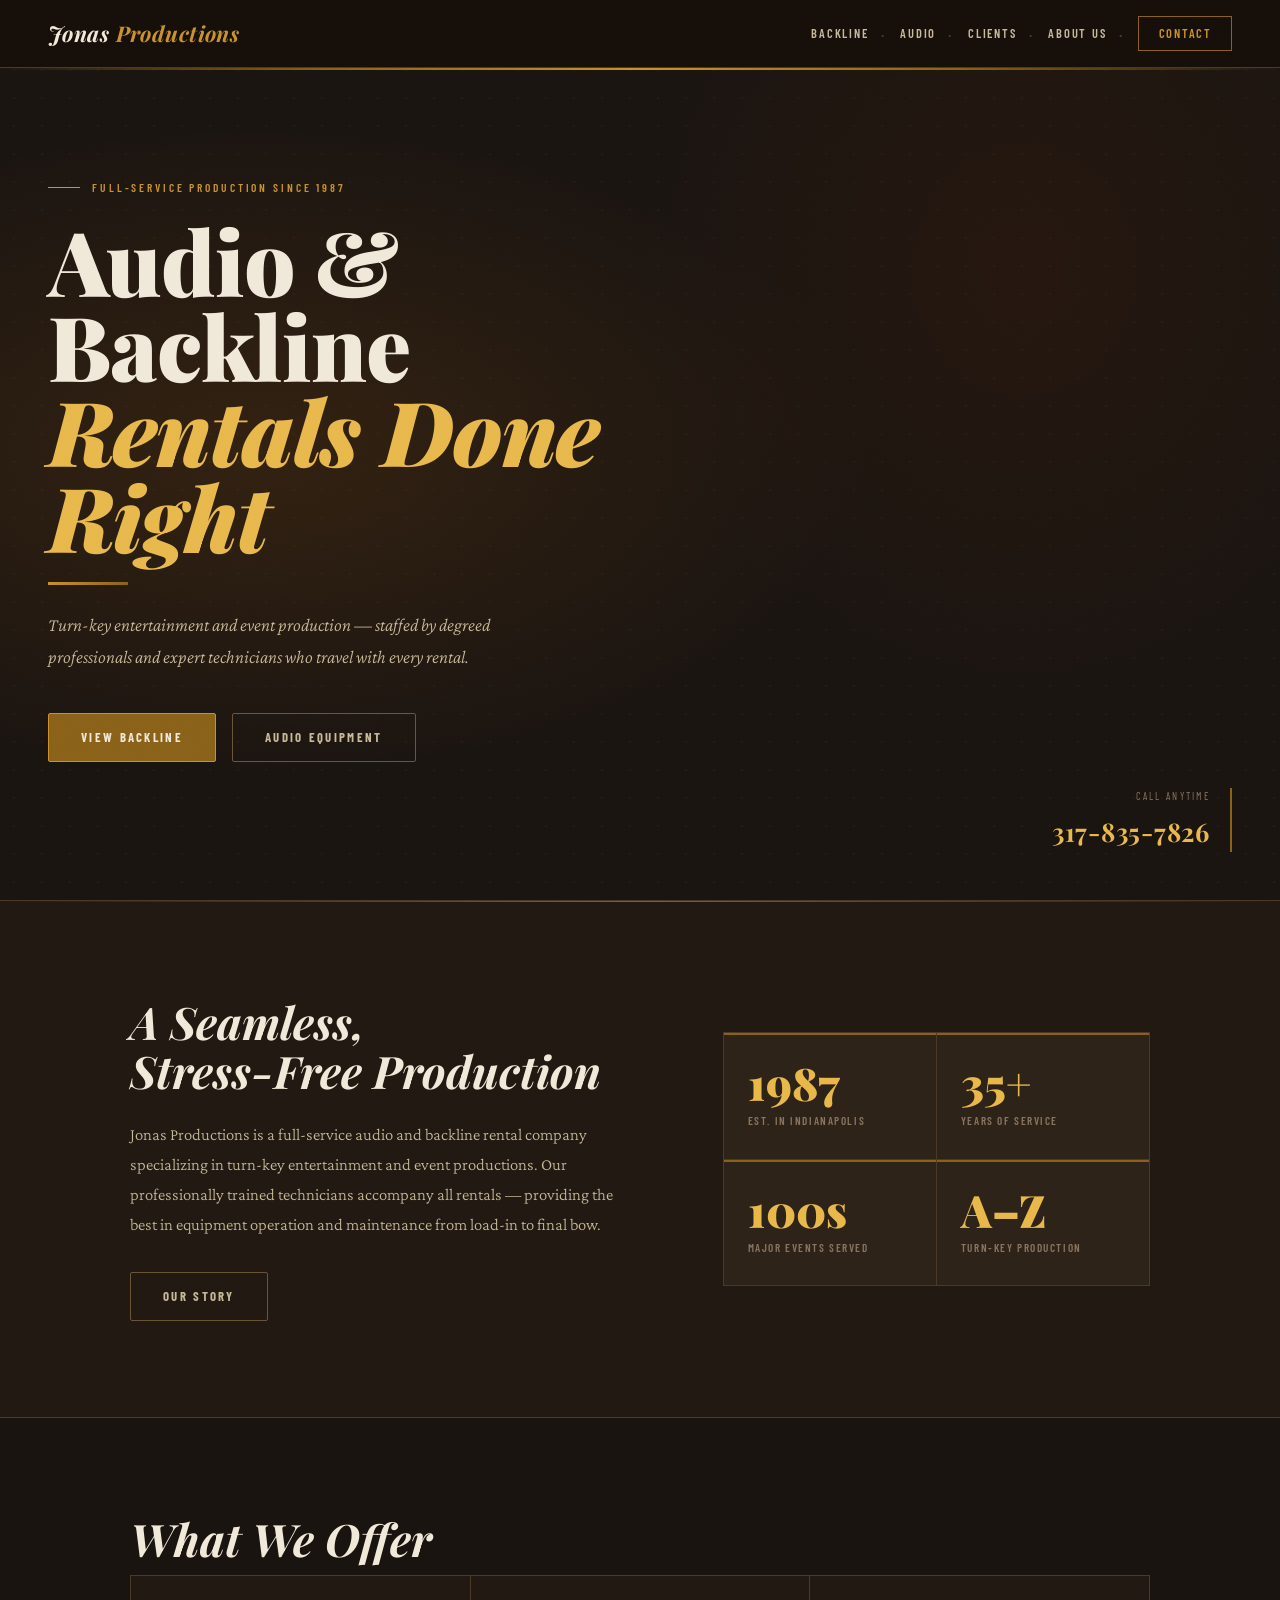
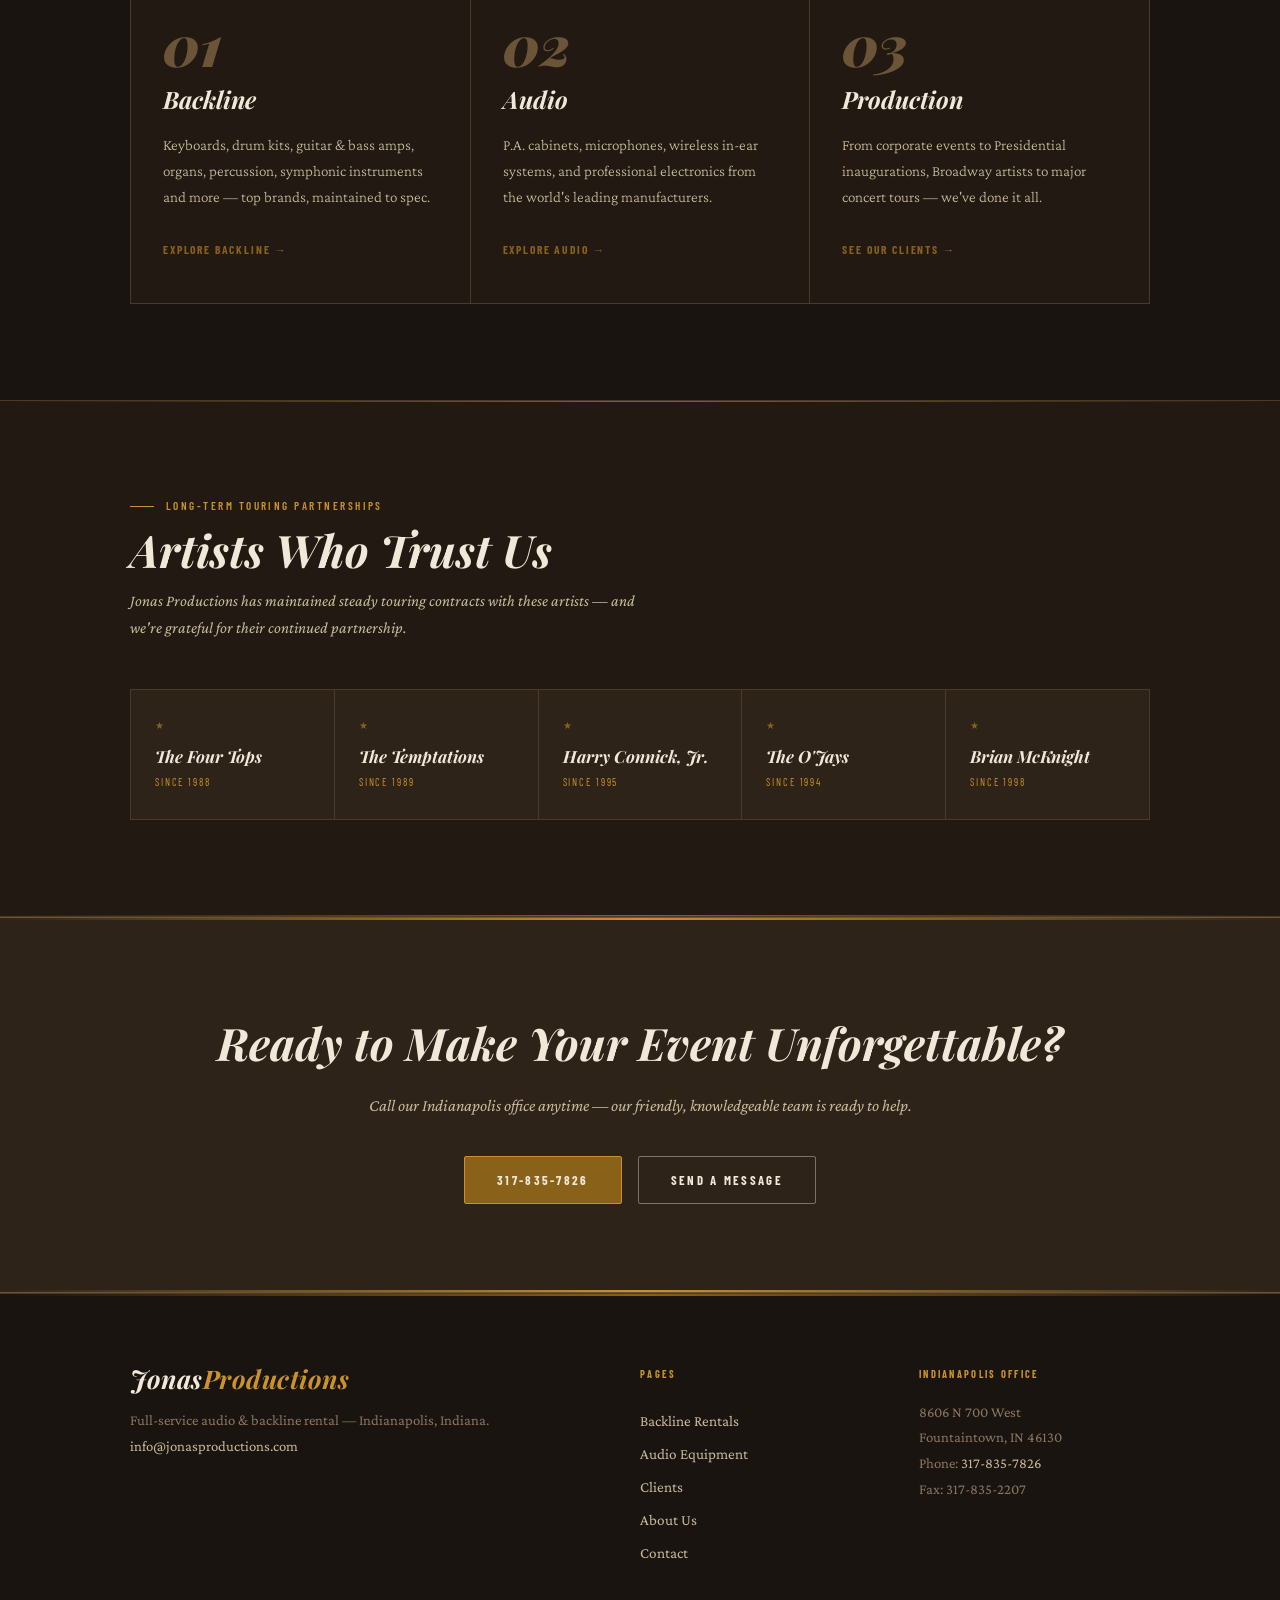
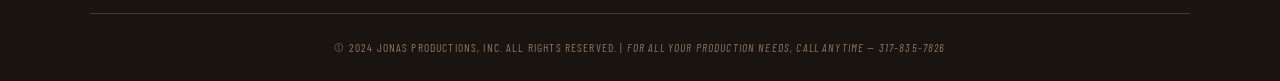
==== index.html @ 7564dbe3 "Jonas Productions website v1.0" ====
<!DOCTYPE html>
<html lang="en">
<head>
<meta charset="UTF-8">
<meta name="viewport" content="width=device-width, initial-scale=1.0">
<title>Jonas Productions — Audio & Backline Rentals Since 1987</title>
<link href="https://fonts.googleapis.com/css2?family=Playfair+Display:ital,wght@0,400;0,700;0,900;1,400;1,700&family=Crimson+Pro:ital,wght@0,300;0,400;0,600;1,300;1,400&family=Barlow+Condensed:wght@400;600;700&display=swap" rel="stylesheet">
<link rel="stylesheet" href="style.css">
</head>
<body>

<header>
  <a href="index.html" class="logo">Jonas<span> Productions</span></a>
  <nav>
    <a href="backline.html">Backline</a>
    <a href="audio.html">Audio</a>
    <a href="clients.html">Clients</a>
    <a href="about.html">About Us</a>
    <a href="contact.html" class="nav-cta">Contact</a>
  </nav>
  <button class="hamburger" aria-label="Menu">&#9776;</button>
</header>

<section class="hero">
  <div class="hero-bg"></div>
  <div class="hero-content">
    <p class="hero-eyebrow">Full-Service Production Since 1987</p>
    <h1>Audio &amp; Backline<br><em>Rentals Done Right</em></h1>
    <div class="hero-rule"></div>
    <p class="hero-sub">Turn-key entertainment and event production — staffed by degreed professionals and expert technicians who travel with every rental.</p>
    <div class="hero-actions">
      <a href="backline.html" class="btn btn-primary">View Backline</a>
      <a href="audio.html" class="btn btn-secondary">Audio Equipment</a>
    </div>
  </div>
  <div class="hero-phone">
    <span>Call Anytime</span>
    <a href="tel:3178357826">317-835-7826</a>
  </div>
</section>

<section class="intro">
  <div class="container">
    <div class="intro-grid">
      <div class="intro-text">
        <h2>A Seamless,<br>Stress-Free Production</h2>
        <p>Jonas Productions is a full-service audio and backline rental company specializing in turn-key entertainment and event productions. Our professionally trained technicians accompany all rentals — providing the best in equipment operation and maintenance from load-in to final bow.</p>
        <a href="about.html" class="btn btn-outline">Our Story</a>
      </div>
      <div class="intro-stats">
        <div class="stat">
          <span class="stat-num">1987</span>
          <span class="stat-label">Est. in Indianapolis</span>
        </div>
        <div class="stat">
          <span class="stat-num">35+</span>
          <span class="stat-label">Years of Service</span>
        </div>
        <div class="stat">
          <span class="stat-num">100s</span>
          <span class="stat-label">Major Events Served</span>
        </div>
        <div class="stat">
          <span class="stat-num">A–Z</span>
          <span class="stat-label">Turn-Key Production</span>
        </div>
      </div>
    </div>
  </div>
</section>

<section class="services">
  <div class="container">
    <h2 class="section-title">What We Offer</h2>
    <div class="services-grid">
      <a href="backline.html" class="service-card">
        <div class="service-num">01</div>
        <h3>Backline</h3>
        <p>Keyboards, drum kits, guitar &amp; bass amps, organs, percussion, symphonic instruments and more — top brands, maintained to spec.</p>
        <span class="service-link">Explore Backline →</span>
      </a>
      <a href="audio.html" class="service-card">
        <div class="service-num">02</div>
        <h3>Audio</h3>
        <p>P.A. cabinets, microphones, wireless in-ear systems, and professional electronics from the world's leading manufacturers.</p>
        <span class="service-link">Explore Audio →</span>
      </a>
      <a href="clients.html" class="service-card">
        <div class="service-num">03</div>
        <h3>Production</h3>
        <p>From corporate events to Presidential inaugurations, Broadway artists to major concert tours — we've done it all.</p>
        <span class="service-link">See Our Clients →</span>
      </a>
    </div>
  </div>
</section>

<section class="touring">
  <div class="container">
    <p class="section-eyebrow">Long-Term Touring Partnerships</p>
    <h2 class="section-title">Artists Who Trust Us</h2>
    <p class="section-sub">Jonas Productions has maintained steady touring contracts with these artists — and we're grateful for their continued partnership.</p>
    <div class="touring-grid">
      <div class="touring-act"><span>The Four Tops</span><em>Since 1988</em></div>
      <div class="touring-act"><span>The Temptations</span><em>Since 1989</em></div>
      <div class="touring-act"><span>Harry Connick, Jr.</span><em>Since 1995</em></div>
      <div class="touring-act"><span>The O'Jays</span><em>Since 1994</em></div>
      <div class="touring-act"><span>Brian McKnight</span><em>Since 1998</em></div>
    </div>
  </div>
</section>

<section class="cta-banner">
  <div class="container">
    <h2>Ready to Make Your Event Unforgettable?</h2>
    <p>Call our Indianapolis office anytime — our friendly, knowledgeable team is ready to help.</p>
    <div class="cta-actions">
      <a href="tel:3178357826" class="btn btn-primary">317-835-7826</a>
      <a href="contact.html" class="btn btn-outline-light">Send a Message</a>
    </div>
  </div>
</section>

<footer>
  <div class="container footer-grid">
    <div class="footer-brand">
      <span class="logo">Jonas<em>Productions</em></span>
      <p>Full-service audio &amp; backline rental — Indianapolis, Indiana.</p>
      <p><a href="mailto:info@jonasproductions.com">info@jonasproductions.com</a></p>
    </div>
    <div class="footer-nav">
      <h4>Pages</h4>
      <a href="backline.html">Backline Rentals</a>
      <a href="audio.html">Audio Equipment</a>
      <a href="clients.html">Clients</a>
      <a href="about.html">About Us</a>
      <a href="contact.html">Contact</a>
    </div>
    <div class="footer-contact">
      <h4>Indianapolis Office</h4>
      <p>8606 N 700 West<br>Fountaintown, IN 46130</p>
      <p>Phone: <a href="tel:3178357826">317-835-7826</a></p>
      <p>Fax: 317-835-2207</p>
    </div>
  </div>
  <div class="footer-bottom">
    <p>© 2024 Jonas Productions, Inc. All rights reserved. | <em>For all your production needs, call anytime — 317-835-7826</em></p>
  </div>
</footer>

<script src="nav.js"></script>
</body>
</html>
---- style.css ----
/* ── RESET ── */
*, *::before, *::after { box-sizing: border-box; margin: 0; padding: 0; }

:root {
  --ink:        #1a1410;
  --deep:       #221a12;
  --warm:       #2e2318;
  --panel:      #352a1c;
  --border:     #4a3a26;
  --border-lt:  #6b5438;
  --gold:       #c9922a;
  --gold-lt:    #e8b84b;
  --gold-dim:   #8a6118;
  --cream:      #f0e8d8;
  --cream-dim:  #c8b99a;
  --muted:      #8a7560;
  --red:        #8b2020;
  --red-lt:     #b03030;

  --font-display: 'Playfair Display', Georgia, serif;
  --font-body:    'Crimson Pro', Georgia, serif;
  --font-label:   'Barlow Condensed', sans-serif;

  --radius: 2px;
  --transition: 0.2s ease;
}

html { scroll-behavior: smooth; }

body {
  background: var(--ink);
  color: var(--cream);
  font-family: var(--font-body);
  font-size: 18px;
  line-height: 1.65;
  overflow-x: hidden;
}

a { color: inherit; text-decoration: none; }
img { display: block; max-width: 100%; }

/* Paper texture */
body::before {
  content: '';
  position: fixed; inset: 0; z-index: 9999;
  pointer-events: none;
  opacity: 0.04;
  background-image: url("data:image/svg+xml,%3Csvg xmlns='http://www.w3.org/2000/svg' width='300' height='300'%3E%3Cfilter id='n'%3E%3CfeTurbulence type='fractalNoise' baseFrequency='0.65' numOctaves='3' stitchTiles='stitch'/%3E%3CfeColorMatrix type='saturate' values='0'/%3E%3C/filter%3E%3Crect width='300' height='300' filter='url(%23n)'/%3E%3C/svg%3E");
  mix-blend-mode: overlay;
}

.container { max-width: 1100px; margin: 0 auto; padding: 0 2.5rem; }

/* ── HEADER ── */
header {
  position: fixed; top: 0; left: 0; right: 0; z-index: 500;
  display: flex; align-items: center; justify-content: space-between;
  padding: 0 3rem; height: 68px;
  background: rgba(22, 16, 10, 0.96);
  backdrop-filter: blur(12px);
  border-bottom: 1px solid var(--border);
}
header::after {
  content: '';
  position: absolute; bottom: -3px; left: 0; right: 0; height: 2px;
  background: linear-gradient(90deg, transparent, var(--gold-dim), var(--gold), var(--gold-dim), transparent);
}

.logo {
  font-family: var(--font-display);
  font-size: 1.35rem; font-weight: 700;
  letter-spacing: 0.02em; color: var(--cream);
  line-height: 1; font-style: italic;
}
.logo span, .logo em { color: var(--gold); font-style: italic; }

nav { display: flex; align-items: center; gap: 0; }
nav a {
  font-family: var(--font-label);
  font-size: 0.78rem; font-weight: 600;
  letter-spacing: 0.14em; text-transform: uppercase;
  color: var(--cream-dim); padding: 0.4rem 1rem;
  transition: color var(--transition); position: relative;
}
nav a::after {
  content: '·'; position: absolute; right: -1px; top: 50%;
  transform: translateY(-50%); color: var(--border); font-size: 1rem;
}
nav a:last-child::after { display: none; }
nav a:hover { color: var(--gold-lt); }
nav a.active { color: var(--gold); }
nav a.nav-cta {
  font-family: var(--font-label);
  background: transparent; border: 1px solid var(--gold-dim);
  color: var(--gold); margin-left: 1rem; padding: 0.4rem 1.2rem;
}
nav a.nav-cta::after { display: none; }
nav a.nav-cta:hover { background: var(--gold-dim); color: var(--cream); border-color: var(--gold); }

.hamburger { display: none; background: none; border: none; color: var(--cream); font-size: 1.4rem; cursor: pointer; }

/* ── BUTTONS ── */
.btn {
  display: inline-block;
  font-family: var(--font-label); font-weight: 700;
  font-size: 0.8rem; letter-spacing: 0.18em; text-transform: uppercase;
  padding: 0.8rem 2rem; border-radius: var(--radius);
  transition: all var(--transition); cursor: pointer;
}
.btn-primary { background: var(--gold-dim); color: var(--cream); border: 1px solid var(--gold); }
.btn-primary:hover { background: var(--gold); color: var(--ink); }
.btn-secondary { background: transparent; color: var(--cream-dim); border: 1px solid var(--border-lt); }
.btn-secondary:hover { border-color: var(--cream-dim); color: var(--cream); }
.btn-outline { background: transparent; color: var(--cream-dim); border: 1px solid var(--border-lt); }
.btn-outline:hover { border-color: var(--gold-dim); color: var(--gold-lt); }
.btn-outline-light { background: transparent; color: var(--cream); border: 1px solid rgba(240,232,216,0.4); }
.btn-outline-light:hover { background: rgba(240,232,216,0.1); }

/* ── HERO ── */
.hero {
  position: relative; min-height: 100vh;
  display: flex; align-items: center;
  padding: 120px 3rem 5rem; overflow: hidden;
}
.hero-bg {
  position: absolute; inset: 0; z-index: 0;
  background:
    radial-gradient(ellipse 80% 60% at 20% 50%, rgba(139,80,20,0.22) 0%, transparent 60%),
    radial-gradient(ellipse 50% 80% at 80% 30%, rgba(100,40,10,0.15) 0%, transparent 60%),
    var(--ink);
}
.hero-bg::after {
  content: '';
  position: absolute; inset: 0;
  background-image: radial-gradient(circle, rgba(201,146,42,0.05) 1px, transparent 1px);
  background-size: 28px 28px;
}

.hero-content { position: relative; z-index: 1; max-width: 680px; animation: fadeUp 0.9s ease both; }

.hero-eyebrow {
  font-family: var(--font-label); font-size: 0.72rem; font-weight: 600;
  letter-spacing: 0.25em; text-transform: uppercase; color: var(--gold);
  margin-bottom: 1.25rem; display: flex; align-items: center; gap: 0.75rem;
}
.hero-eyebrow::before { content: ''; display: inline-block; width: 32px; height: 1px; background: var(--gold); }

.hero h1 {
  font-family: var(--font-display); font-size: clamp(3.2rem, 7vw, 6.5rem);
  font-weight: 900; line-height: 0.95; letter-spacing: -0.01em; color: var(--cream);
  margin-bottom: 0.15em;
}
.hero h1 em { font-style: italic; color: var(--gold-lt); }

.hero-rule { width: 80px; height: 3px; background: linear-gradient(90deg, var(--gold), var(--gold-dim)); margin: 1.5rem 0; }

.hero-sub {
  font-size: 1.15rem; font-weight: 300; font-style: italic;
  color: var(--cream-dim); max-width: 500px; margin-bottom: 2.5rem; line-height: 1.75;
}
.hero-actions { display: flex; gap: 1rem; flex-wrap: wrap; }

.hero-phone {
  position: absolute; bottom: 3rem; right: 3rem; z-index: 1;
  text-align: right; border-right: 2px solid var(--gold-dim); padding-right: 1.25rem;
  animation: fadeUp 0.9s 0.3s ease both;
}
.hero-phone span {
  display: block; font-family: var(--font-label); font-size: 0.65rem;
  letter-spacing: 0.22em; text-transform: uppercase; color: var(--muted); margin-bottom: 0.3rem;
}
.hero-phone a {
  font-family: var(--font-display); font-size: 1.6rem; font-weight: 700;
  color: var(--gold-lt); letter-spacing: 0.03em;
}
.hero-phone a:hover { color: var(--cream); }

/* ── SECTION HEADERS ── */
.section-eyebrow {
  font-family: var(--font-label); font-size: 0.7rem; font-weight: 600;
  letter-spacing: 0.22em; text-transform: uppercase; color: var(--gold);
  margin-bottom: 0.6rem; display: flex; align-items: center; gap: 0.75rem;
}
.section-eyebrow::before { content: ''; display: inline-block; width: 24px; height: 1px; background: var(--gold); }

.section-title {
  font-family: var(--font-display); font-size: clamp(2rem, 3.5vw, 2.8rem);
  font-weight: 700; font-style: italic; line-height: 1.1; margin-bottom: 0.75rem;
}
.section-sub { color: var(--cream-dim); font-style: italic; font-size: 1rem; max-width: 520px; margin-top: 0.75rem; line-height: 1.7; }

/* ── INTRO ── */
.intro {
  background: var(--deep); padding: 6rem 0;
  border-top: 1px solid var(--border); border-bottom: 1px solid var(--border);
  position: relative;
}
.intro::before {
  content: ''; position: absolute; top: 0; left: 0; right: 0; height: 1px;
  background: linear-gradient(90deg, transparent, var(--gold-dim), transparent);
}
.intro-grid { display: grid; grid-template-columns: 1.2fr 1fr; gap: 5rem; align-items: center; }
.intro-text h2 { font-family: var(--font-display); font-size: clamp(2.2rem, 3.5vw, 3rem); font-weight: 700; line-height: 1.1; margin-bottom: 1.5rem; font-style: italic; }
.intro-text p { font-size: 1.05rem; color: var(--cream-dim); font-weight: 300; margin-bottom: 2rem; line-height: 1.8; }

.intro-stats { display: grid; grid-template-columns: 1fr 1fr; gap: 1px; background: var(--border); border: 1px solid var(--border); }
.stat {
  background: var(--warm); padding: 1.75rem 1.5rem;
  display: flex; flex-direction: column; gap: 0.4rem; position: relative;
}
.stat::before { content: ''; position: absolute; top: 0; left: 0; right: 0; height: 2px; background: var(--gold-dim); }
.stat-num { font-family: var(--font-display); font-size: 2.8rem; font-weight: 900; color: var(--gold-lt); line-height: 1; }
.stat-label { font-family: var(--font-label); font-size: 0.7rem; font-weight: 600; letter-spacing: 0.14em; text-transform: uppercase; color: var(--muted); }

/* ── SERVICES ── */
.services { padding: 6rem 0; }
.section-header { margin-bottom: 3.5rem; }

.services-grid {
  display: grid; grid-template-columns: repeat(3, 1fr);
  gap: 1px; background: var(--border); border: 1px solid var(--border);
}
.service-card {
  display: block; background: var(--deep); padding: 2.5rem 2rem;
  transition: background var(--transition); position: relative; overflow: hidden;
}
.service-card::before {
  content: ''; position: absolute; top: 0; left: 0; right: 0; height: 2px;
  background: transparent; transition: background var(--transition);
}
.service-card:hover { background: var(--warm); }
.service-card:hover::before { background: linear-gradient(90deg, var(--gold-dim), var(--gold)); }

.service-num { font-family: var(--font-display); font-size: 3.5rem; font-weight: 900; color: var(--border-lt); line-height: 1; margin-bottom: 0.5rem; font-style: italic; transition: color var(--transition); }
.service-card:hover .service-num { color: var(--gold-dim); }
.service-card h3 { font-family: var(--font-display); font-size: 1.5rem; font-weight: 700; font-style: italic; margin-bottom: 0.75rem; color: var(--cream); }
.service-card p { font-size: 0.95rem; color: var(--cream-dim); font-weight: 300; line-height: 1.7; margin-bottom: 1.5rem; }
.service-link { font-family: var(--font-label); font-size: 0.72rem; font-weight: 700; letter-spacing: 0.16em; text-transform: uppercase; color: var(--gold-dim); transition: color var(--transition); }
.service-card:hover .service-link { color: var(--gold-lt); }

/* ── TOURING ── */
.touring {
  background: var(--deep); border-top: 1px solid var(--border); border-bottom: 1px solid var(--border);
  padding: 6rem 0; position: relative;
}
.touring::before, .touring::after {
  content: ''; position: absolute; left: 0; right: 0; height: 1px;
  background: linear-gradient(90deg, transparent, var(--gold-dim), transparent);
}
.touring::before { top: 0; }
.touring::after  { bottom: 0; }

.touring-grid { display: grid; grid-template-columns: repeat(5, 1fr); gap: 1px; background: var(--border); border: 1px solid var(--border); margin-top: 3rem; }
.touring-act { background: var(--warm); padding: 1.75rem 1.5rem; display: flex; flex-direction: column; gap: 0.5rem; transition: background var(--transition); }
.touring-act:hover { background: var(--panel); }
.touring-act::before { content: '★'; font-size: 0.6rem; color: var(--gold-dim); margin-bottom: 0.25rem; }
.touring-act span { font-family: var(--font-display); font-size: 1.05rem; font-weight: 700; font-style: italic; color: var(--cream); line-height: 1.2; }
.touring-act em { font-style: normal; font-family: var(--font-label); font-size: 0.65rem; letter-spacing: 0.18em; text-transform: uppercase; color: var(--gold); }

/* ── CTA BANNER ── */
.cta-banner {
  background: var(--warm); padding: 5.5rem 0; text-align: center;
  position: relative; overflow: hidden;
  border-top: 1px solid var(--border-lt); border-bottom: 1px solid var(--border-lt);
}
.cta-banner::before { content: ''; position: absolute; top: 0; left: 0; right: 0; height: 2px; background: linear-gradient(90deg, transparent, var(--gold), transparent); }
.cta-banner::after  { content: ''; position: absolute; bottom: 0; left: 0; right: 0; height: 2px; background: linear-gradient(90deg, transparent, var(--gold), transparent); }
.cta-banner h2 { font-family: var(--font-display); font-size: clamp(1.8rem, 3.5vw, 2.8rem); font-style: italic; font-weight: 700; margin-bottom: 0.75rem; }
.cta-banner p { color: var(--cream-dim); font-style: italic; margin-bottom: 2.25rem; font-size: 1.05rem; }
.cta-actions { display: flex; gap: 1rem; justify-content: center; flex-wrap: wrap; }

/* ── FOOTER ── */
footer { background: var(--ink); border-top: 1px solid var(--border); padding: 4.5rem 0 0; position: relative; }
footer::before { content: ''; position: absolute; top: 0; left: 0; right: 0; height: 2px; background: linear-gradient(90deg, transparent, var(--gold-dim), transparent); }

.footer-grid { display: grid; grid-template-columns: 2fr 1fr 1fr; gap: 3rem; padding-bottom: 3rem; border-bottom: 1px solid var(--border); }
.footer-brand .logo { display: block; font-size: 1.6rem; margin-bottom: 1rem; }
.footer-brand p, .footer-contact p { font-size: 0.92rem; color: var(--muted); line-height: 1.75; }
.footer-brand a, .footer-contact a { color: var(--cream-dim); }
.footer-brand a:hover, .footer-contact a:hover { color: var(--gold-lt); }
.footer-nav h4, .footer-contact h4 { font-family: var(--font-label); font-size: 0.65rem; font-weight: 700; letter-spacing: 0.22em; text-transform: uppercase; color: var(--gold); margin-bottom: 1rem; }
.footer-nav { display: flex; flex-direction: column; gap: 0.5rem; }
.footer-nav a { font-size: 0.95rem; color: var(--cream-dim); transition: color var(--transition); }
.footer-nav a:hover { color: var(--gold-lt); }
.footer-bottom { padding: 1.5rem 2.5rem; text-align: center; font-family: var(--font-label); font-size: 0.72rem; letter-spacing: 0.1em; color: var(--muted); text-transform: uppercase; }

/* ── PAGE HERO ── */
.page-hero {
  padding: 130px 3rem 4.5rem;
  background: linear-gradient(to bottom, var(--deep) 0%, var(--ink) 100%);
  border-bottom: 1px solid var(--border); position: relative; overflow: hidden;
}
.page-hero::after { content: ''; position: absolute; bottom: 0; left: 0; right: 0; height: 1px; background: linear-gradient(90deg, transparent, var(--gold-dim), transparent); }
.page-hero::before { content: ''; position: absolute; inset: 0; background-image: radial-gradient(circle, rgba(201,146,42,0.04) 1px, transparent 1px); background-size: 32px 32px; }
.page-hero .container { position: relative; z-index: 1; }
.page-hero h1 { font-family: var(--font-display); font-size: clamp(2.8rem, 6vw, 5rem); font-weight: 900; font-style: italic; line-height: 1; margin-bottom: 1rem; color: var(--cream); }
.page-hero p { font-size: 1.05rem; font-style: italic; color: var(--cream-dim); max-width: 560px; line-height: 1.75; }

/* ── EQUIPMENT ── */
.equip-page { padding: 5rem 0; }
.equip-intro { font-size: 1.05rem; font-style: italic; color: var(--cream-dim); max-width: 680px; line-height: 1.8; margin-bottom: 4rem; padding-bottom: 3rem; border-bottom: 1px solid var(--border); }
.equip-intro strong { color: var(--cream); font-style: normal; font-weight: 600; }

.equip-grid { display: grid; grid-template-columns: repeat(auto-fill, minmax(260px, 1fr)); gap: 1px; background: var(--border); border: 1px solid var(--border); }
.equip-category { background: var(--deep); padding: 2rem 1.75rem; transition: background var(--transition); position: relative; }
.equip-category:hover { background: var(--warm); }
.equip-category::before { content: ''; position: absolute; top: 0; left: 0; right: 0; height: 2px; background: linear-gradient(90deg, var(--gold-dim), transparent); }
.equip-category h3 { font-family: var(--font-display); font-size: 1.15rem; font-weight: 700; font-style: italic; color: var(--cream); margin-bottom: 1rem; padding-bottom: 0.75rem; border-bottom: 1px solid var(--border); }
.equip-category ul { list-style: none; }
.equip-category ul li { font-size: 0.92rem; color: var(--cream-dim); font-weight: 300; padding: 0.2rem 0 0.2rem 1.1rem; position: relative; line-height: 1.5; }
.equip-category ul li::before { content: '—'; position: absolute; left: 0; color: var(--gold-dim); font-size: 0.7rem; top: 0.22em; }

/* ── CLIENTS ── */
.clients-intro { font-size: 1.15rem; font-style: italic; color: var(--cream-dim); margin-bottom: 4rem; padding-bottom: 3rem; border-bottom: 1px solid var(--border); }
.clients-grid { display: grid; grid-template-columns: repeat(auto-fill, minmax(240px, 1fr)); gap: 1px; background: var(--border); border: 1px solid var(--border); }
.client-category { background: var(--deep); padding: 2rem 1.75rem; transition: background var(--transition); }
.client-category:hover { background: var(--warm); }
.client-category h3 { font-family: var(--font-display); font-size: 1.05rem; font-weight: 700; font-style: italic; color: var(--gold-lt); margin-bottom: 1rem; padding-bottom: 0.75rem; border-bottom: 1px solid var(--border); }
.client-category ul { list-style: none; }
.client-category ul li { font-size: 0.92rem; color: var(--cream-dim); font-weight: 300; padding: 0.2rem 0; line-height: 1.5; }

/* ── ABOUT ── */
.about-grid { display: grid; grid-template-columns: 1fr 1fr; gap: 5rem; align-items: start; padding: 5rem 0; }
.about-text h2 { font-family: var(--font-display); font-size: 2.2rem; font-weight: 700; font-style: italic; line-height: 1.1; margin-bottom: 1.5rem; }
.about-text p { font-size: 1rem; color: var(--cream-dim); font-weight: 300; line-height: 1.8; margin-bottom: 1.25rem; }
.about-text strong { color: var(--cream); font-weight: 600; }

.about-tours { background: var(--deep); border: 1px solid var(--border); padding: 2.5rem; position: relative; }
.about-tours::before { content: ''; position: absolute; top: 0; left: 0; right: 0; height: 2px; background: linear-gradient(90deg, var(--gold-dim), var(--gold), var(--gold-dim)); }
.about-tours h3 { font-family: var(--font-display); font-size: 1.5rem; font-weight: 700; font-style: italic; margin-bottom: 0.5rem; color: var(--cream); }
.tour-item { display: flex; justify-content: space-between; align-items: center; padding: 0.9rem 0; border-bottom: 1px solid var(--border); }
.tour-item:last-child { border-bottom: none; }
.tour-item span { font-weight: 400; font-size: 0.98rem; }
.tour-item em { font-style: normal; font-family: var(--font-label); font-size: 0.68rem; font-weight: 600; letter-spacing: 0.14em; text-transform: uppercase; color: var(--gold); }

/* ── CONTACT ── */
.contact-grid { display: grid; grid-template-columns: 1fr 1fr; gap: 4rem; padding: 5rem 0; align-items: start; }
.contact-info h2 { font-family: var(--font-display); font-size: 2rem; font-weight: 700; font-style: italic; margin-bottom: 1rem; }
.contact-info p { font-size: 0.98rem; font-style: italic; color: var(--cream-dim); margin-bottom: 2.5rem; line-height: 1.75; }
.contact-card { background: var(--deep); border: 1px solid var(--border); border-left: 2px solid var(--gold-dim); padding: 1.75rem; margin-bottom: 1rem; }
.contact-card h4 { font-family: var(--font-label); font-size: 0.65rem; font-weight: 700; letter-spacing: 0.22em; text-transform: uppercase; color: var(--gold); margin-bottom: 0.75rem; }
.contact-card p { font-size: 0.92rem; color: var(--cream-dim); line-height: 1.75; margin: 0; font-style: normal; }
.contact-card a { color: var(--cream); }
.contact-card a:hover { color: var(--gold-lt); }
.contact-card .big-phone { font-family: var(--font-display); font-size: 1.9rem; font-weight: 700; font-style: italic; color: var(--gold-lt); display: block; margin-top: 0.3rem; }

.contact-form-wrap h2 { font-family: var(--font-display); font-size: 1.9rem; font-weight: 700; font-style: italic; margin-bottom: 1.75rem; }
.contact-form { display: flex; flex-direction: column; gap: 1rem; }
.form-row { display: grid; grid-template-columns: 1fr 1fr; gap: 1rem; }
.form-group { display: flex; flex-direction: column; gap: 0.4rem; }
.form-group label { font-family: var(--font-label); font-size: 0.65rem; font-weight: 700; letter-spacing: 0.18em; text-transform: uppercase; color: var(--muted); }
.form-group input, .form-group textarea, .form-group select { background: var(--deep); border: 1px solid var(--border); color: var(--cream); font-family: var(--font-body); font-size: 0.95rem; padding: 0.75rem 1rem; border-radius: var(--radius); transition: border-color var(--transition); outline: none; }
.form-group input:focus, .form-group textarea:focus, .form-group select:focus { border-color: var(--gold-dim); }
.form-group textarea { min-height: 130px; resize: vertical; }
.form-group select option { background: var(--deep); }

/* ── ANIMATIONS ── */
@keyframes fadeUp {
  from { opacity: 0; transform: translateY(18px); }
  to   { opacity: 1; transform: translateY(0); }
}

/* ── MOBILE ── */
@media (max-width: 768px) {
  header { padding: 0 1.5rem; }
  .hamburger { display: block; }
  nav { position: fixed; top: 68px; left: 0; right: 0; background: var(--deep); border-bottom: 1px solid var(--border); flex-direction: column; align-items: stretch; padding: 1rem; gap: 0; transform: translateY(-120%); transition: transform 0.25s ease; }
  nav.open { transform: translateY(0); }
  nav a::after { display: none; }
  nav a { padding: 0.75rem 1rem; }
  nav a.nav-cta { margin-left: 0; margin-top: 0.5rem; }
  .hero { padding: 100px 1.5rem 6rem; }
  .hero-phone { right: 1.5rem; bottom: 1.5rem; }
  .intro-grid, .about-grid, .contact-grid { grid-template-columns: 1fr; gap: 3rem; }
  .services-grid { grid-template-columns: 1fr; }
  .touring-grid { grid-template-columns: 1fr 1fr; }
  .footer-grid { grid-template-columns: 1fr; gap: 2rem; }
  .equip-grid, .clients-grid { grid-template-columns: 1fr; }
  .form-row { grid-template-columns: 1fr; }
  .intro-stats { grid-template-columns: 1fr 1fr; }
  .page-hero { padding: 110px 1.5rem 3rem; }
}
@media (max-width: 480px) {
  .touring-grid { grid-template-columns: 1fr; }
}
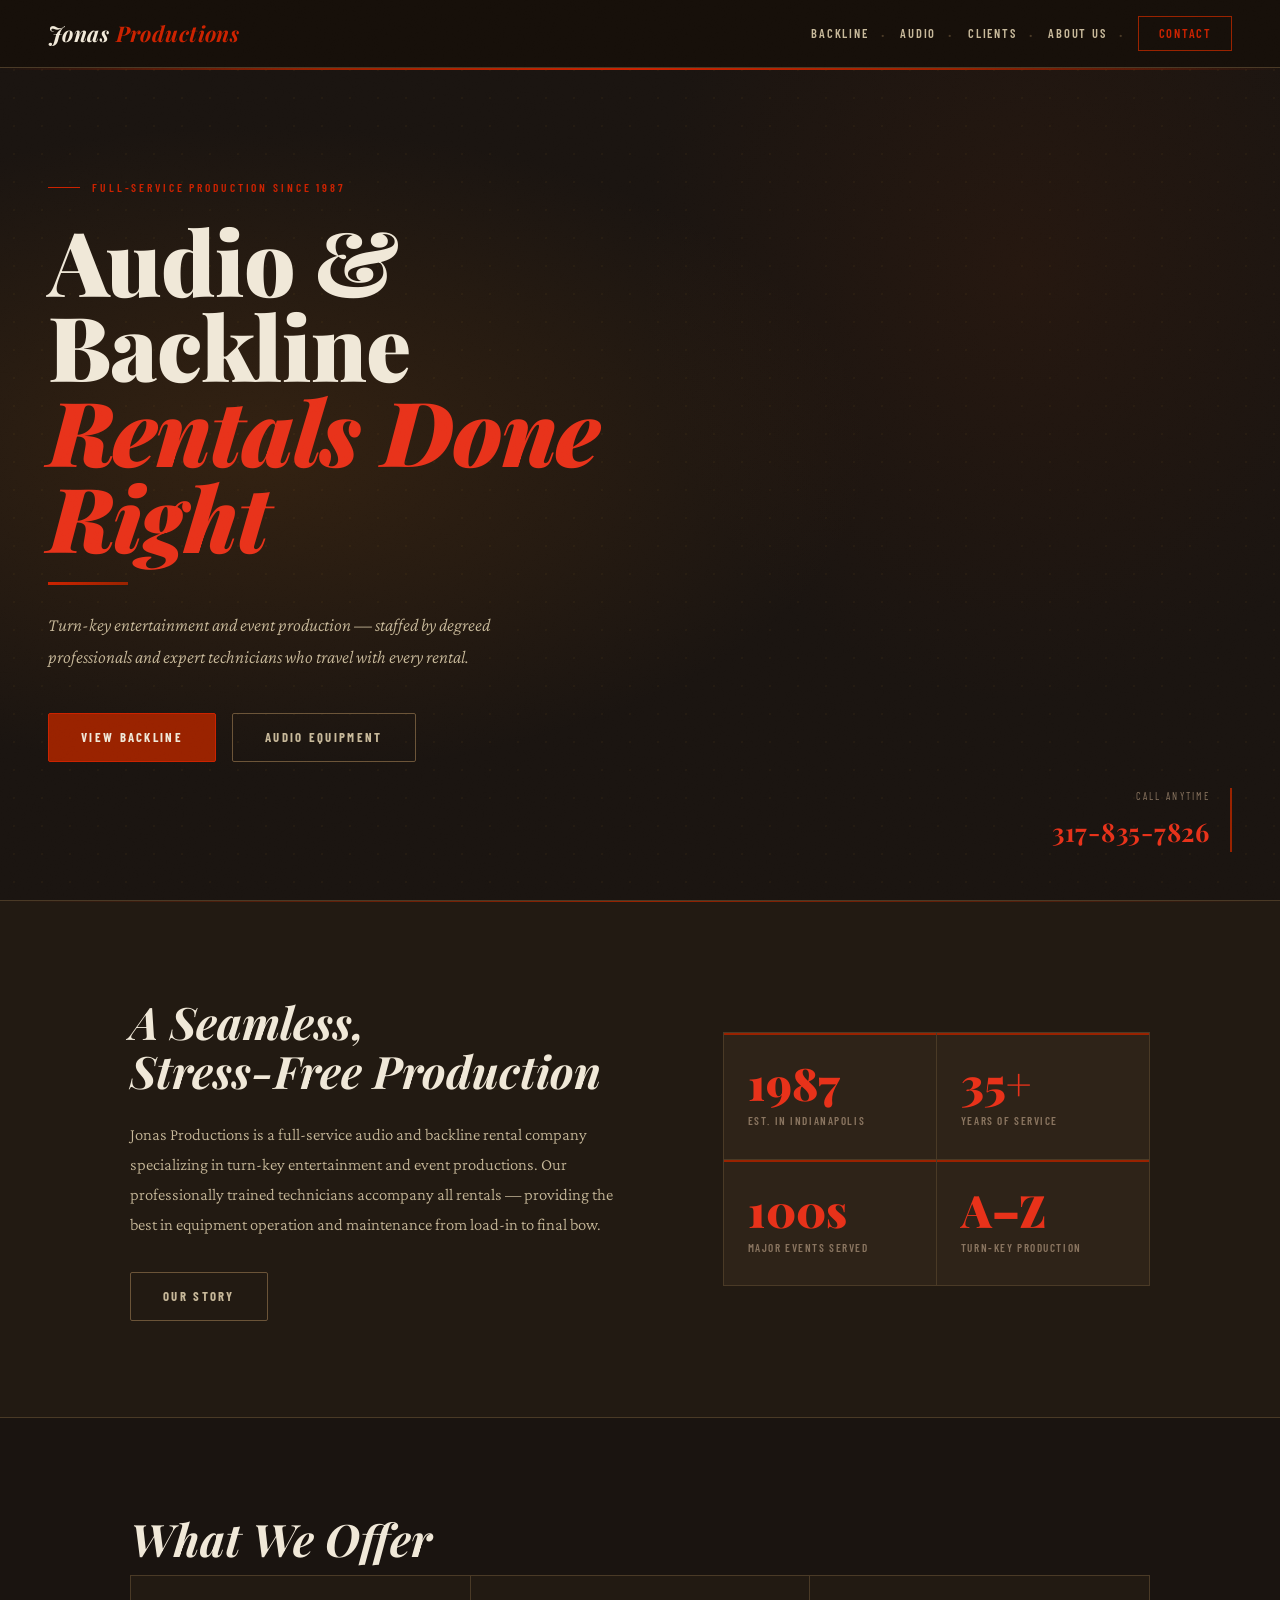
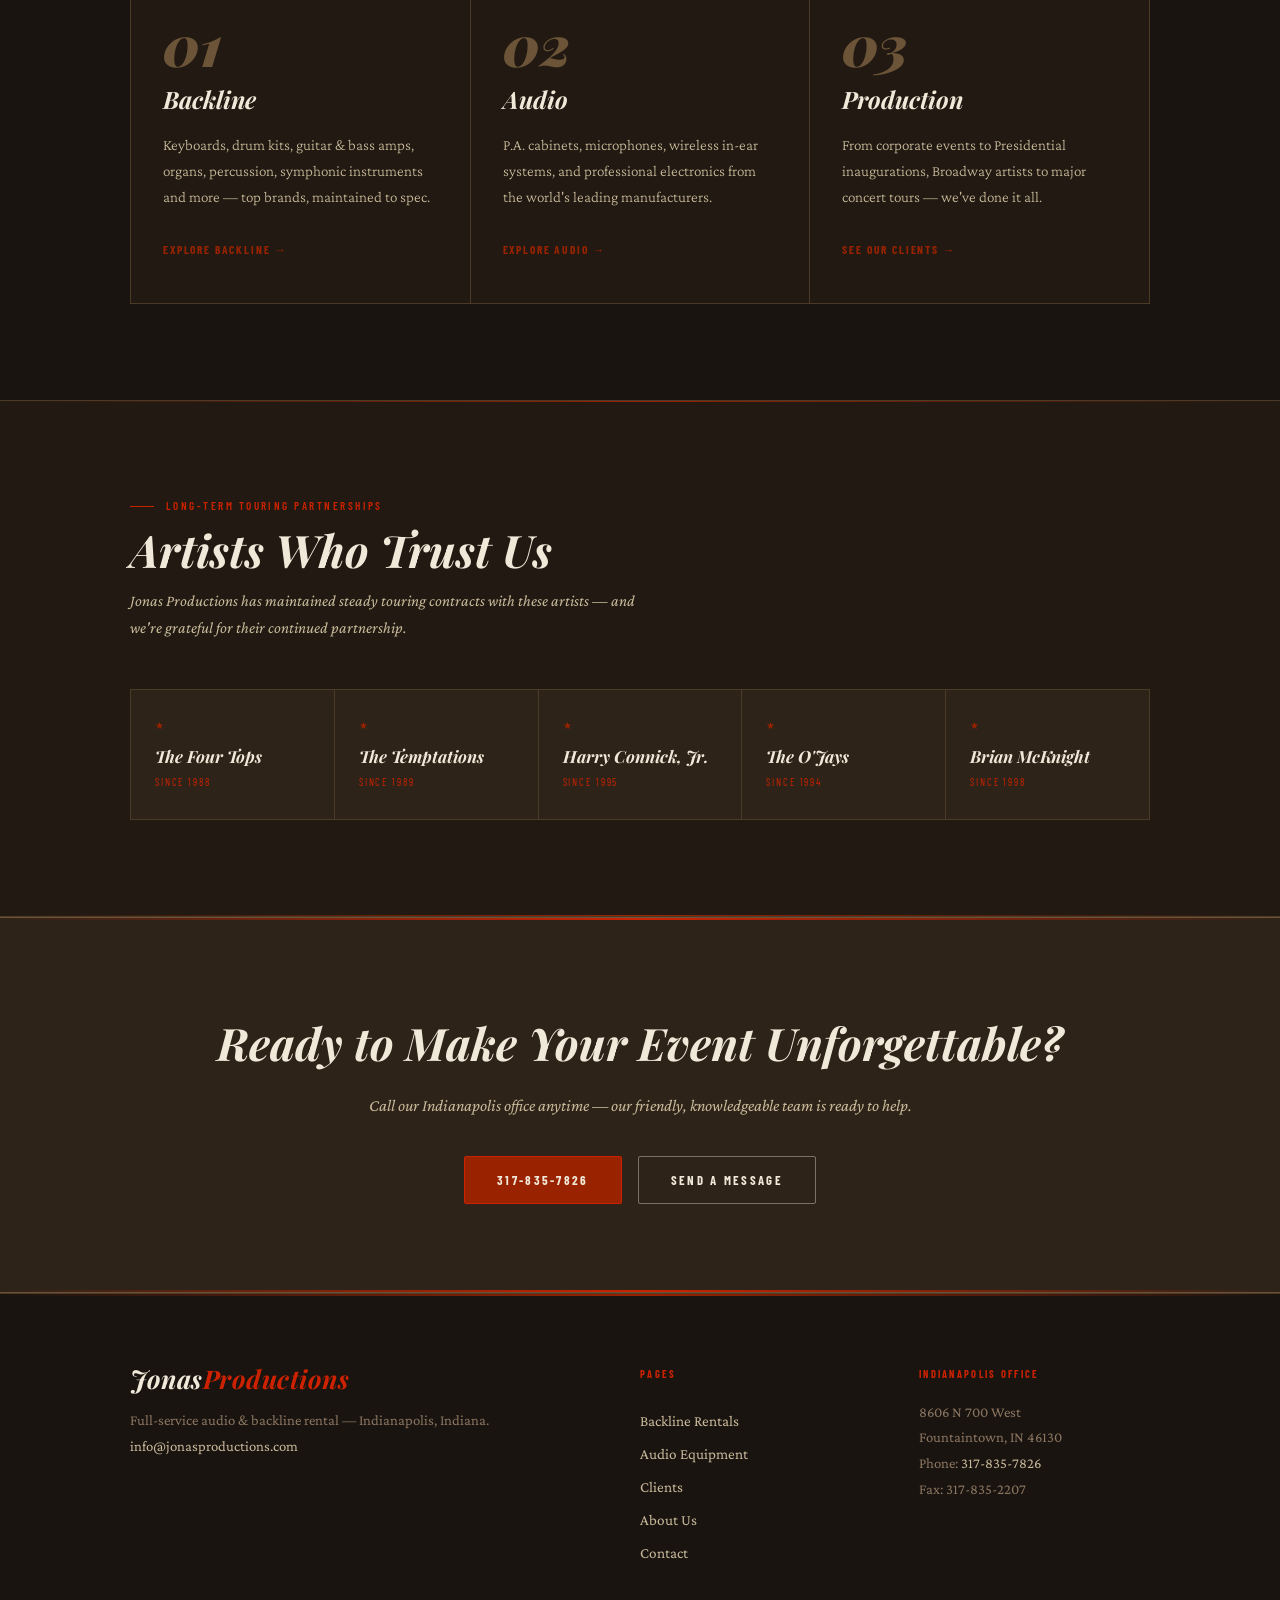
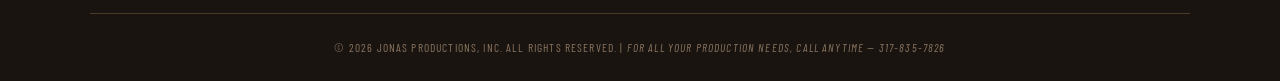
==== commit 82943b9c: "phase 01: SEO tags, Formspree form, copyright 2026" ====
--- a/index.html
+++ b/index.html
@@ -4,6 +4,11 @@
 <meta charset="UTF-8">
 <meta name="viewport" content="width=device-width, initial-scale=1.0">
 <title>Jonas Productions — Audio & Backline Rentals Since 1987</title>
+<meta name="description" content="Jonas Productions — full-service audio and backline rental company. Turn-key event production staffed by degreed professionals. Serving artists and corporations since 1987. Indianapolis, Indiana.">
+<meta property="og:title" content="Jonas Productions — Audio and Backline Rentals Since 1987">
+<meta property="og:description" content="Full-service audio and backline rental. Professionally trained technicians accompany every rental. Indianapolis, Indiana.">
+<meta property="og:url" content="https://jonasproductions.com/">
+<meta property="og:type" content="website">
 <link href="https://fonts.googleapis.com/css2?family=Playfair+Display:ital,wght@0,400;0,700;0,900;1,400;1,700&family=Crimson+Pro:ital,wght@0,300;0,400;0,600;1,300;1,400&family=Barlow+Condensed:wght@400;600;700&display=swap" rel="stylesheet">
 <link rel="stylesheet" href="style.css">
 </head>
@@ -144,7 +149,7 @@
     </div>
   </div>
   <div class="footer-bottom">
-    <p>© 2024 Jonas Productions, Inc. All rights reserved. | <em>For all your production needs, call anytime — 317-835-7826</em></p>
+    <p>© 2026 Jonas Productions, Inc. All rights reserved. | <em>For all your production needs, call anytime — 317-835-7826</em></p>
   </div>
 </footer>
 
--- a/style.css
+++ b/style.css
@@ -8,9 +8,9 @@
   --panel:      #352a1c;
   --border:     #4a3a26;
   --border-lt:  #6b5438;
-  --gold:       #c9922a;
-  --gold-lt:    #e8b84b;
-  --gold-dim:   #8a6118;
+  --gold:       #cc2200;
+  --gold-lt:    #e8321a;
+  --gold-dim:   #992200;
   --cream:      #f0e8d8;
   --cream-dim:  #c8b99a;
   --muted:      #8a7560;
